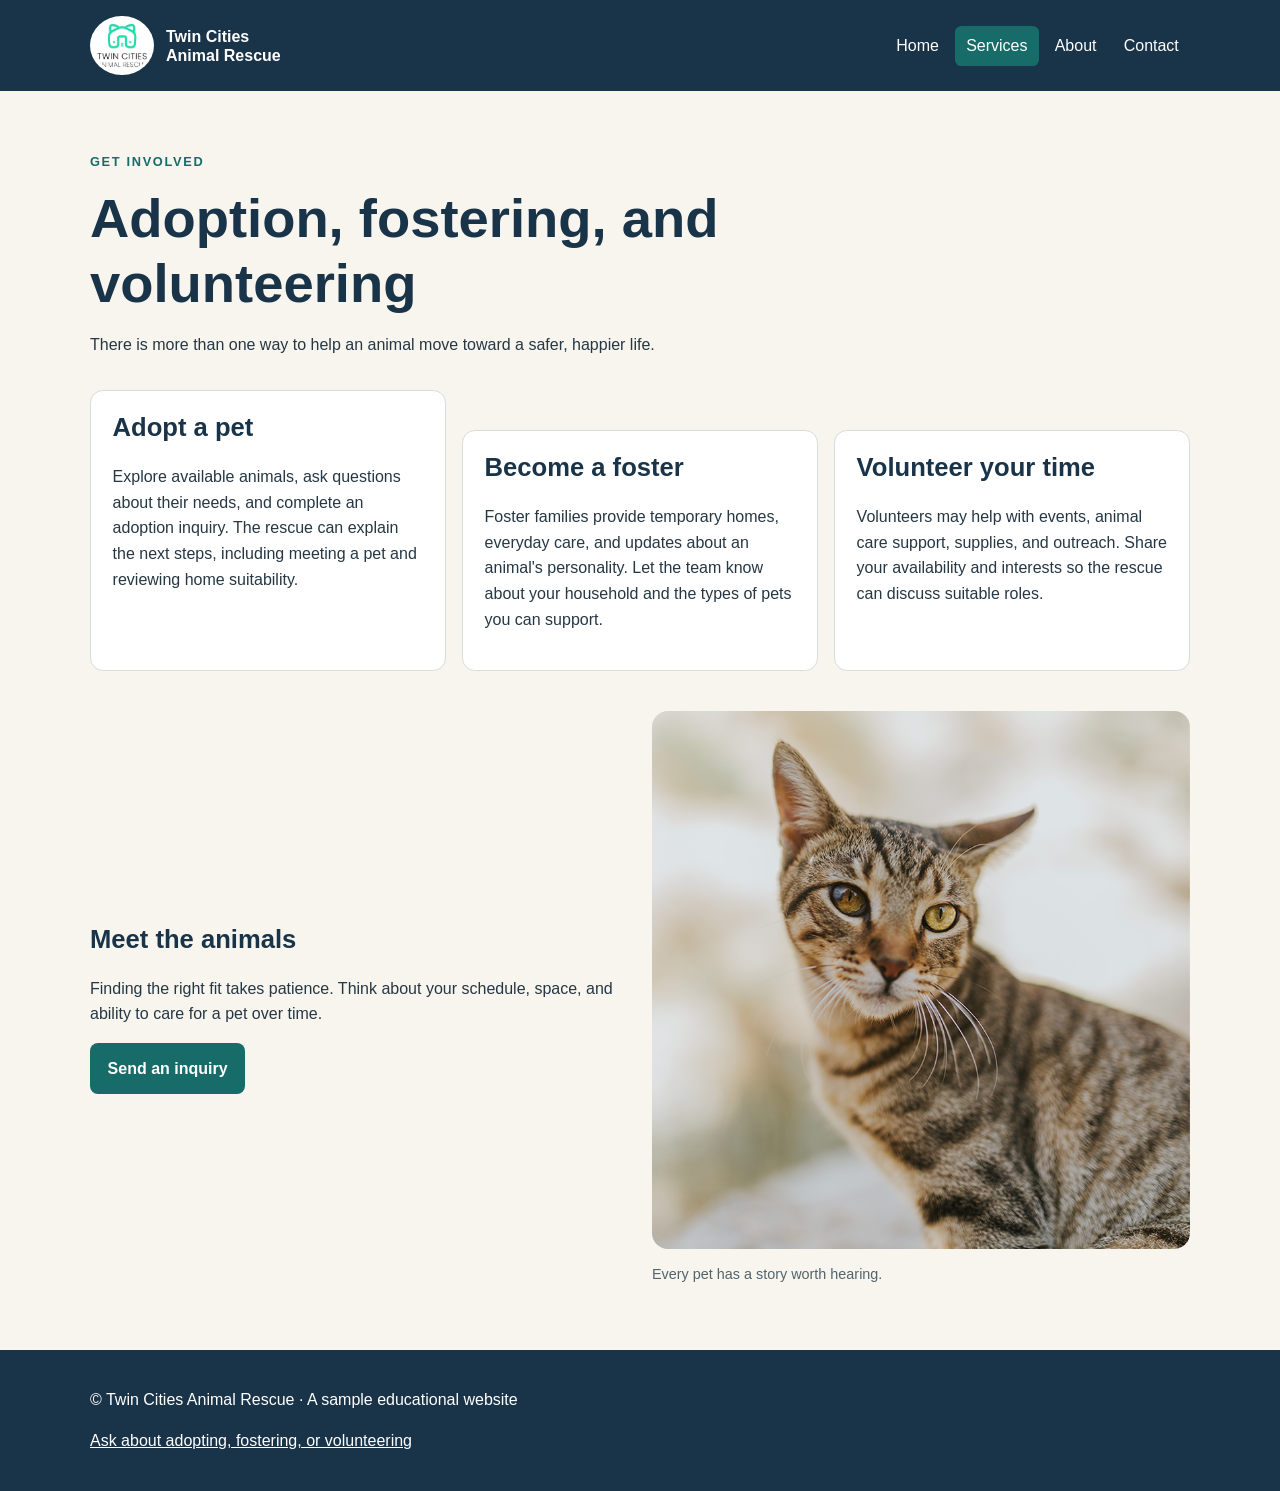
==== services.html @ d3cbdabd "Add files via upload" ====
<!doctype html>
<html lang="en">
<head>
  <meta charset="utf-8">
  <meta name="viewport" content="width=device-width, initial-scale=1">
  <meta name="description" content="Learn about adoption, fostering, and volunteering with Twin Cities Animal Rescue.">
  <title>Services | Twin Cities Animal Rescue</title>
  <link rel="stylesheet" href="styles.css">
</head>
<body>
<a class="skip-link" href="#main">Skip to main content</a>
<header class="site-header"><div class="container header-inner">
<a class="brand" href="index.html"><img src="assets/rescue-logo_c.png" alt="" width="64" height="64"><span>Twin Cities<br>Animal Rescue</span></a>
<nav aria-label="Main navigation"><ul><li><a href="index.html">Home</a></li>
<li><a href="services.html" aria-current="page">Services</a></li>
<li><a href="about.html">About</a></li>
<li><a href="contact.html">Contact</a></li></ul></nav>
</div></header>
<main id="main" class="container">
<section class="page-intro"><p class="eyebrow">Get involved</p><h1>Adoption, fostering, and volunteering</h1><p>There is more than one way to help an animal move toward a safer, happier life.</p></section>
<div class="cards"><section class="card"><h2>Adopt a pet</h2><p>Explore available animals, ask questions about their needs, and complete an adoption inquiry. The rescue can explain the next steps, including meeting a pet and reviewing home suitability.</p></section><section class="card"><h2>Become a foster</h2><p>Foster families provide temporary homes, everyday care, and updates about an animal's personality. Let the team know about your household and the types of pets you can support.</p></section><section class="card"><h2>Volunteer your time</h2><p>Volunteers may help with events, animal care support, supplies, and outreach. Share your availability and interests so the rescue can discuss suitable roles.</p></section></div>
<section class="split section-space"><div><h2>Meet the animals</h2><p>Finding the right fit takes patience. Think about your schedule, space, and ability to care for a pet over time.</p><a class="button" href="contact.html">Send an inquiry</a></div><figure><img src="assets/rescue-pet-spotlight_c.png" alt="Featured rescue pet" width="700" height="520"><figcaption>Every pet has a story worth hearing.</figcaption></figure></section>
</main>
<footer class="site-footer"><div class="container"><p>© Twin Cities Animal Rescue · A sample educational website</p><p><a href="contact.html">Ask about adopting, fostering, or volunteering</a></p></div></footer>
</body></html>
---- styles.css ----
/* Mobile-first visual system: navy, teal, warm cream, and coral accent */
:root{--navy:#193348;--teal:#176c69;--cream:#f7f5ee;--coral:#c45c47;--white:#fff;--line:#d6dedb;--text:#263744;font-family:Arial,Helvetica,sans-serif;color:var(--text);background:var(--cream)}*{box-sizing:border-box}body{margin:0;line-height:1.6}img,video{max-width:100%;height:auto}a{color:var(--teal)}a:focus-visible,button:focus-visible,input:focus-visible,select:focus-visible,textarea:focus-visible{outline:3px solid var(--coral);outline-offset:3px}.container{width:min(1100px,calc(100% - 2rem));margin-inline:auto}.skip-link{position:absolute;left:-9999px;top:0;background:var(--white);padding:.75rem}.skip-link:focus{left:1rem;z-index:5}.site-header{background:var(--navy);color:var(--white)}.header-inner{display:flex;flex-direction:column;gap:1rem;padding:1rem 0}.brand{display:flex;align-items:center;gap:.75rem;color:var(--white);text-decoration:none;font-weight:800;line-height:1.2}.brand img{object-fit:contain;background:var(--white);border-radius:50%;padding:3px}nav ul{display:flex;flex-wrap:wrap;gap:.3rem;list-style:none;padding:0;margin:0}nav a{display:block;padding:.45rem .7rem;border-radius:.4rem;color:var(--white);text-decoration:none}nav a:hover,nav a[aria-current]{background:var(--teal)}main{padding-block:2rem 3rem}h1,h2,h3{line-height:1.2;color:var(--navy)}h1{font-size:clamp(2rem,5vw,3.4rem);margin:.25rem 0 1rem}h2{font-size:1.6rem}h3{font-size:1.15rem}.eyebrow{text-transform:uppercase;letter-spacing:.13em;font-weight:700;color:var(--teal);font-size:.8rem}.hero,.split{display:flex;flex-direction:column;gap:1.5rem;align-items:start}.hero{padding-bottom:2rem}.hero img,.split img{border-radius:1rem;object-fit:cover}.hero>img{width:100%}.button,button{display:inline-block;background:var(--teal);color:var(--white);border:0;border-radius:.5rem;padding:.8rem 1.1rem;text-decoration:none;font:inherit;font-weight:700;cursor:pointer}.button:hover,button:hover{background:var(--navy)}.cards{display:flex;flex-direction:column;gap:1rem;margin:1.25rem 0}.card{background:var(--white);padding:1.35rem;border:1px solid var(--line);border-radius:.8rem;flex:1}.card h2,.card h3{margin-top:0}.note{font-size:.9rem;color:#53646d}.section-space,section+section{margin-top:2.5rem}.page-intro{max-width:760px;margin-bottom:2rem}figure{margin:0}figcaption{font-size:.9rem;color:#53646d;margin-top:.4rem}.readable-list{padding-left:1.25rem}form{background:var(--white);padding:1.25rem;border:1px solid var(--line);border-radius:.8rem}fieldset{border:1px solid var(--line);border-radius:.5rem;margin:0 0 1.25rem;padding:1rem}legend{font-weight:700;color:var(--navy)}label{display:block;font-weight:600;margin:.7rem 0 .2rem}input,select,textarea{width:100%;padding:.7rem;font:inherit;border:1px solid #8c9b9c;border-radius:.3rem;background:var(--white)}.site-footer{background:var(--navy);color:var(--white);padding:1.3rem 0}.site-footer a{color:var(--white)}@media(min-width:720px){.header-inner{flex-direction:row;align-items:center;justify-content:space-between}.hero,.split{flex-direction:row;align-items:center}.hero>*,.split>*{flex:1;min-width:0}.cards{flex-direction:row}.contact-layout{align-items:start}.contact-layout>section{flex:2}.contact-layout>aside{flex:1}main{padding-block:3rem 4rem}}@media(prefers-reduced-motion:no-preference){a,button{transition:background-color .15s ease}}
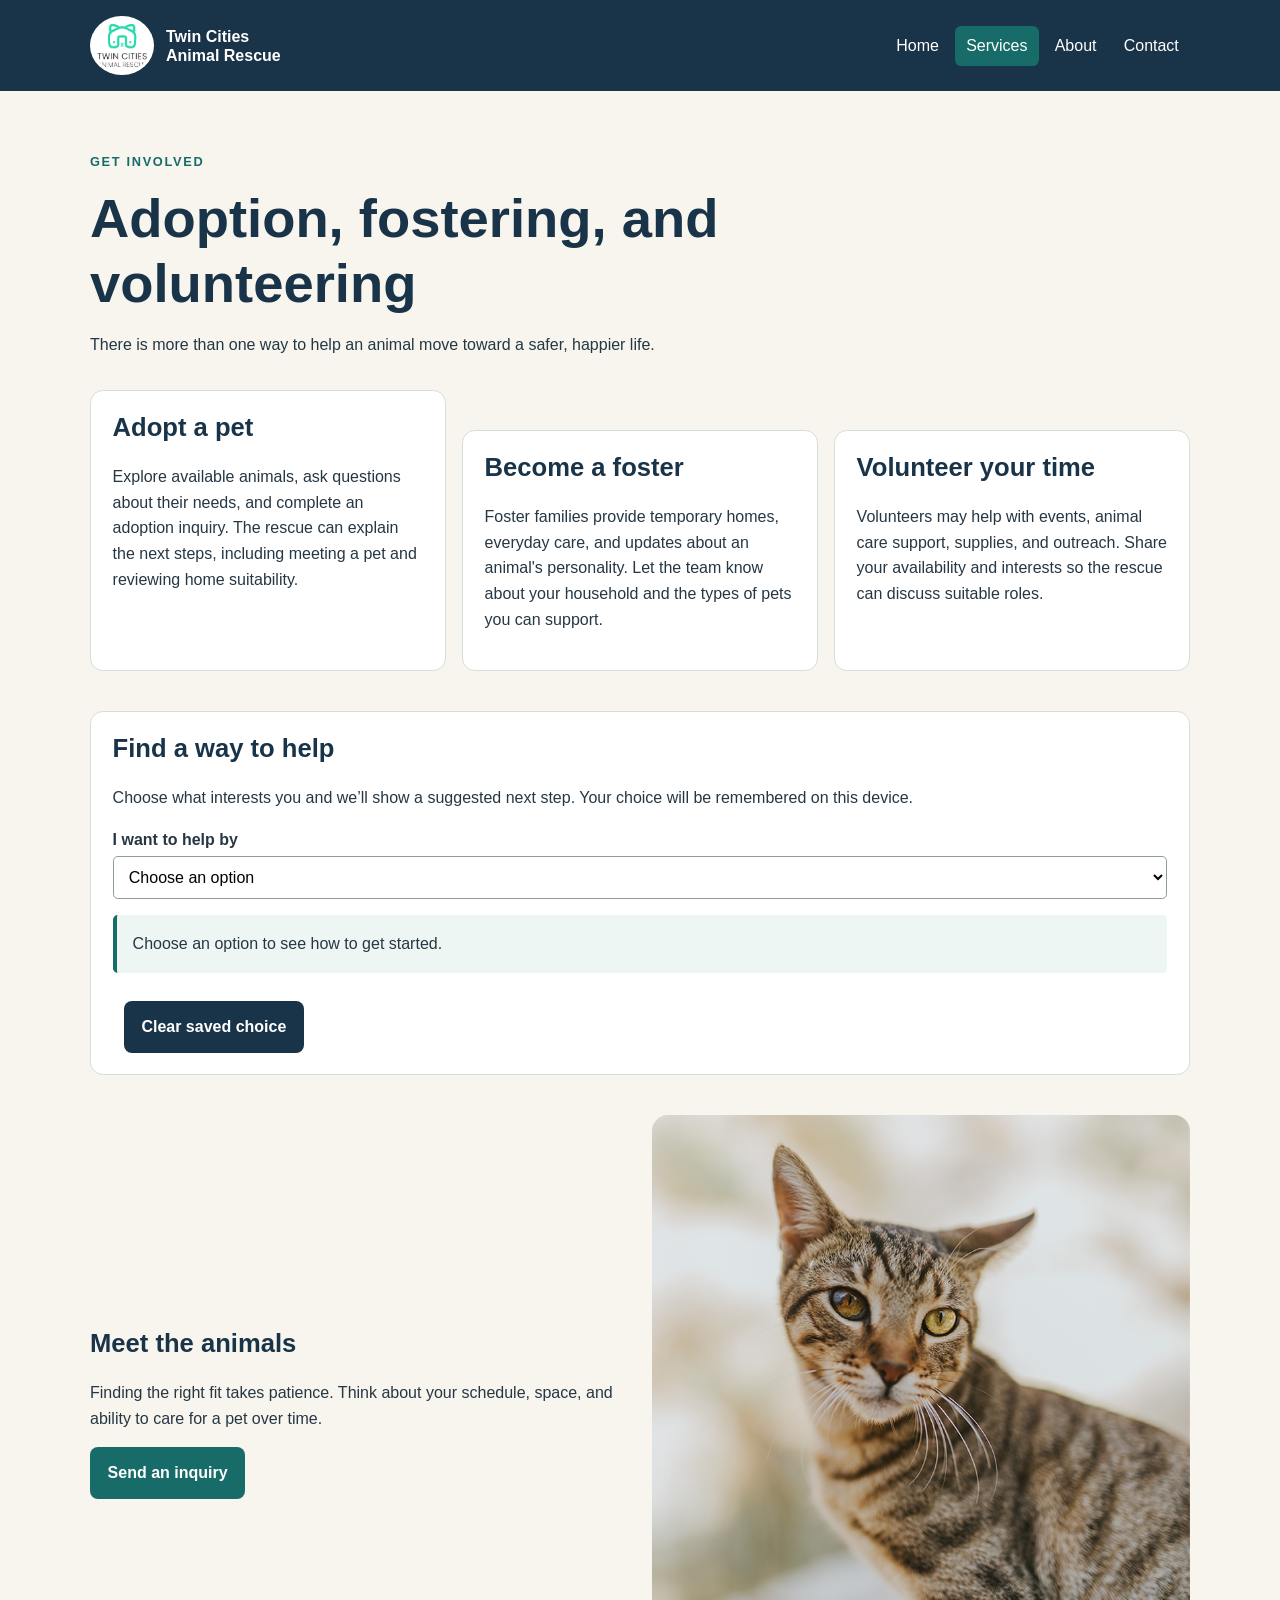
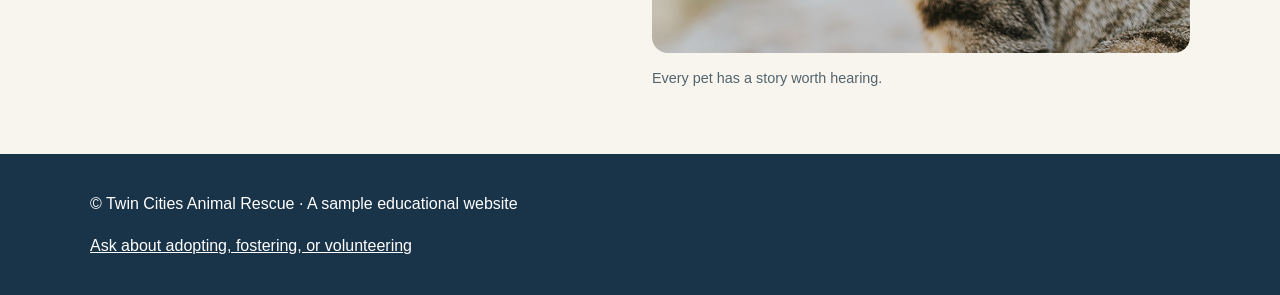
==== commit 10deb08f: "Add files via upload" ====
--- a/services.html
+++ b/services.html
@@ -19,7 +19,9 @@
 <main id="main" class="container">
 <section class="page-intro"><p class="eyebrow">Get involved</p><h1>Adoption, fostering, and volunteering</h1><p>There is more than one way to help an animal move toward a safer, happier life.</p></section>
 <div class="cards"><section class="card"><h2>Adopt a pet</h2><p>Explore available animals, ask questions about their needs, and complete an adoption inquiry. The rescue can explain the next steps, including meeting a pet and reviewing home suitability.</p></section><section class="card"><h2>Become a foster</h2><p>Foster families provide temporary homes, everyday care, and updates about an animal's personality. Let the team know about your household and the types of pets you can support.</p></section><section class="card"><h2>Volunteer your time</h2><p>Volunteers may help with events, animal care support, supplies, and outreach. Share your availability and interests so the rescue can discuss suitable roles.</p></section></div>
+<section class="card section-space" id="interest-tool" aria-labelledby="interest-title"><h2 id="interest-title">Find a way to help</h2><p>Choose what interests you and we’ll show a suggested next step. Your choice will be remembered on this device.</p><label for="help-choice">I want to help by</label><select id="help-choice"><option value="">Choose an option</option><option value="adoption">Adopting</option><option value="fostering">Fostering</option><option value="volunteering">Volunteering</option></select><p id="help-result" class="choice-result" role="status" aria-live="polite">Choose an option to see how to get started.</p><a id="help-link" class="button" href="contact.html" hidden>Continue to interest form</a><button type="button" id="clear-choice" class="secondary-button">Clear saved choice</button></section>
 <section class="split section-space"><div><h2>Meet the animals</h2><p>Finding the right fit takes patience. Think about your schedule, space, and ability to care for a pet over time.</p><a class="button" href="contact.html">Send an inquiry</a></div><figure><img src="assets/rescue-pet-spotlight_c.png" alt="Featured rescue pet" width="700" height="520"><figcaption>Every pet has a story worth hearing.</figcaption></figure></section>
 </main>
 <footer class="site-footer"><div class="container"><p>© Twin Cities Animal Rescue · A sample educational website</p><p><a href="contact.html">Ask about adopting, fostering, or volunteering</a></p></div></footer>
+<script src="script.js" defer></script>
 </body></html>
--- a/styles.css
+++ b/styles.css
@@ -1,2 +1,5 @@
 /* Mobile-first visual system: navy, teal, warm cream, and coral accent */
 :root{--navy:#193348;--teal:#176c69;--cream:#f7f5ee;--coral:#c45c47;--white:#fff;--line:#d6dedb;--text:#263744;font-family:Arial,Helvetica,sans-serif;color:var(--text);background:var(--cream)}*{box-sizing:border-box}body{margin:0;line-height:1.6}img,video{max-width:100%;height:auto}a{color:var(--teal)}a:focus-visible,button:focus-visible,input:focus-visible,select:focus-visible,textarea:focus-visible{outline:3px solid var(--coral);outline-offset:3px}.container{width:min(1100px,calc(100% - 2rem));margin-inline:auto}.skip-link{position:absolute;left:-9999px;top:0;background:var(--white);padding:.75rem}.skip-link:focus{left:1rem;z-index:5}.site-header{background:var(--navy);color:var(--white)}.header-inner{display:flex;flex-direction:column;gap:1rem;padding:1rem 0}.brand{display:flex;align-items:center;gap:.75rem;color:var(--white);text-decoration:none;font-weight:800;line-height:1.2}.brand img{object-fit:contain;background:var(--white);border-radius:50%;padding:3px}nav ul{display:flex;flex-wrap:wrap;gap:.3rem;list-style:none;padding:0;margin:0}nav a{display:block;padding:.45rem .7rem;border-radius:.4rem;color:var(--white);text-decoration:none}nav a:hover,nav a[aria-current]{background:var(--teal)}main{padding-block:2rem 3rem}h1,h2,h3{line-height:1.2;color:var(--navy)}h1{font-size:clamp(2rem,5vw,3.4rem);margin:.25rem 0 1rem}h2{font-size:1.6rem}h3{font-size:1.15rem}.eyebrow{text-transform:uppercase;letter-spacing:.13em;font-weight:700;color:var(--teal);font-size:.8rem}.hero,.split{display:flex;flex-direction:column;gap:1.5rem;align-items:start}.hero{padding-bottom:2rem}.hero img,.split img{border-radius:1rem;object-fit:cover}.hero>img{width:100%}.button,button{display:inline-block;background:var(--teal);color:var(--white);border:0;border-radius:.5rem;padding:.8rem 1.1rem;text-decoration:none;font:inherit;font-weight:700;cursor:pointer}.button:hover,button:hover{background:var(--navy)}.cards{display:flex;flex-direction:column;gap:1rem;margin:1.25rem 0}.card{background:var(--white);padding:1.35rem;border:1px solid var(--line);border-radius:.8rem;flex:1}.card h2,.card h3{margin-top:0}.note{font-size:.9rem;color:#53646d}.section-space,section+section{margin-top:2.5rem}.page-intro{max-width:760px;margin-bottom:2rem}figure{margin:0}figcaption{font-size:.9rem;color:#53646d;margin-top:.4rem}.readable-list{padding-left:1.25rem}form{background:var(--white);padding:1.25rem;border:1px solid var(--line);border-radius:.8rem}fieldset{border:1px solid var(--line);border-radius:.5rem;margin:0 0 1.25rem;padding:1rem}legend{font-weight:700;color:var(--navy)}label{display:block;font-weight:600;margin:.7rem 0 .2rem}input,select,textarea{width:100%;padding:.7rem;font:inherit;border:1px solid #8c9b9c;border-radius:.3rem;background:var(--white)}.site-footer{background:var(--navy);color:var(--white);padding:1.3rem 0}.site-footer a{color:var(--white)}@media(min-width:720px){.header-inner{flex-direction:row;align-items:center;justify-content:space-between}.hero,.split{flex-direction:row;align-items:center}.hero>*,.split>*{flex:1;min-width:0}.cards{flex-direction:row}.contact-layout{align-items:start}.contact-layout>section{flex:2}.contact-layout>aside{flex:1}main{padding-block:3rem 4rem}}@media(prefers-reduced-motion:no-preference){a,button{transition:background-color .15s ease}}
+
+/* Touchstone 4: interactive feature and inline form feedback */
+.choice-result{background:#eef6f3;border-left:4px solid var(--teal);padding:1rem;border-radius:.3rem}.field-error{display:block;min-height:1.1em;color:#a52f23;font-size:.9rem;font-weight:600}input[aria-invalid="true"],select[aria-invalid="true"],textarea[aria-invalid="true"]{border:2px solid #a52f23}.secondary-button{background:var(--navy);margin:.8rem 0 0 .7rem}#form-status{font-weight:700}#help-link[hidden]{display:none}
